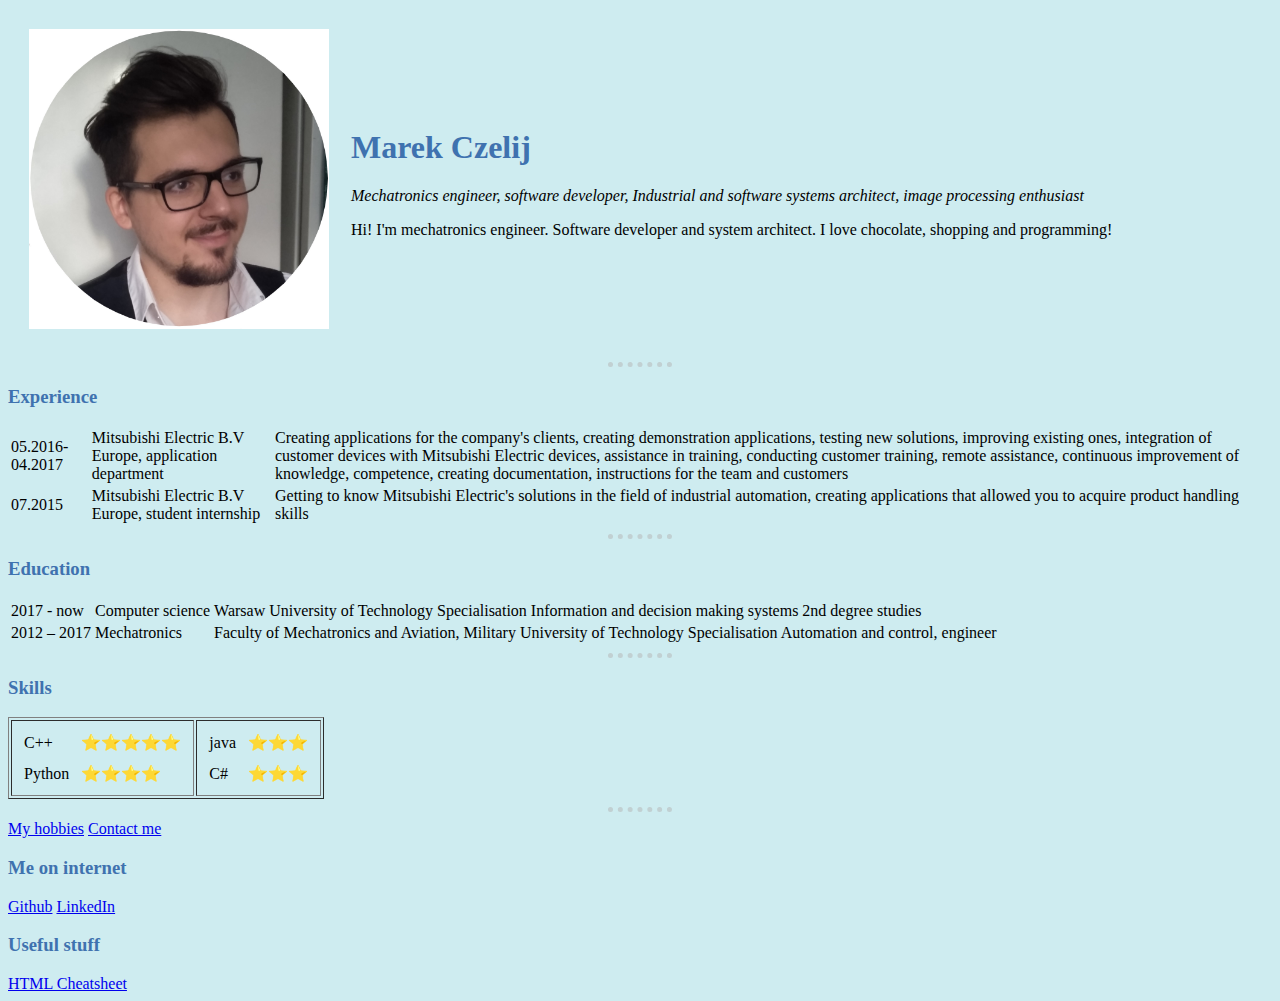
==== index.html @ 327b135b "first commit" ====
<!DOCTYPE html>
<html lang="en" dir="ltr">

<head>
  <meta charset="utf-8">
  <title>Marek's Personal Site</title>
  <!-- same level as current file -->
    <link rel="stylesheet" href="css/styles.css">
    <!-- "/" - root -->
  <!-- <link rel="stylesheet" href="/css/styles.css"> -->
</head>

<body>
  <table cellspacing="20">
    <tr>
      <td><img src="images/cvPicture1.jpg" alt="Marek profile picture" width="320" height="280"></td>
      <td>
        <h1>Marek Czelij</h1>
        <p>
          <em>Mechatronics engineer, software developer,
            Industrial and software systems architect, image processing enthusiast
          </em>
        </p>
        <p>Hi! I'm mechatronics engineer. Software developer and system architect.
          I love chocolate, shopping and programming!
        </p>
      </td>
    </tr>
  </table>
  <!-- <img src="https://media.licdn.com/dms/image/C5603AQGGPcKOAaJynQ/profile-displayphoto-shrink_200_200/0?e=1579132800&v=beta&t=XSnrtyLV5qdIMESFZX_l_O57vUOmCi_4oE7TrF-R4Eo" alt=""> -->
  <!-- <img src="images/cvPicture1.jpg" alt="Marek profile picture" width="320" height="280"> -->
  <!-- <h1>Marek Czelij</h1>
  <p>
    <em>Mechatronics engineer, software developer,
      Industrial and software systems architect, image processing enthusiast
    </em>
  </p>
  <p>Hi! I'm mechatronics engineer. Software developer and system architect.
    I love chocolate, shopping and programming!
  </p> -->
  <!-- <p>I graduated Military Universicty of Technology in Warsaw.
    I have worked in Mitsubishi Electric as automation programmer.
    I'm student of Computer Science on University of Technology in Warsaw,
    software developer and system architect now.
  </p>
  -->
  <hr>
  <h3>Experience</h3>
  <table>
    <thead>

    </thead>
    <tbody>
      <tr>
        <td>05.2016-04.2017</td>
        <td>Mitsubishi Electric B.V Europe, application department</td>
        <td>Creating applications for the company's clients,
          creating demonstration applications, testing new solutions, improving existing ones, integration of customer devices with Mitsubishi Electric devices, assistance in training, conducting customer training, remote assistance, continuous
          improvement of knowledge, competence, creating documentation, instructions for the team and customers
        </td>
      </tr>
      <tr>
        <td>07.2015</td>
        <td>Mitsubishi Electric B.V Europe, student internship</td>
        <td>Getting to know Mitsubishi Electric's solutions in the field of industrial automation, creating applications that allowed you to acquire product handling skills
        </td>
      </tr>
    </tbody>
    <tfoot>

    </tfoot>
  </table>
  <hr>

  <h3>Education</h3>
  <!-- <ul>
    <li>
      <p>2017 - now
        Computer science
        Faculty of Electronics and Information Technology
        Warsaw University of Technology
        Specialisation Information and decision making systems
        2nd degree studies
      </p>
    </li>
    <li>
      <p>
        2012 – 2017
        Mechatronics
        Faculty of Mechatronics and Aviation, Military University of Technology
        Specialisation Automation and control, engineer
      </p>
    </li>
  </ul> -->
  <table>
    <thead>
    </thead>
    <tbody>
      <tr>
        <td>2017 - now</td>
        <td>Computer science</td>
        <td>Warsaw University of Technology Specialisation Information and decision making systems
          2nd degree studies</td>
      </tr>
      <tr>
        <td>2012 – 2017</td>
        <td>Mechatronics</td>
        <td>Faculty of Mechatronics and Aviation, Military University of Technology
          Specialisation Automation and control, engineer</td>
      </tr>
    </tbody>
    <tfoot>
    </tfoot>
  </table>
  <hr>

  <h3>Skills</h3>
  <table border="1">
    <tr>
      <td>
        <table cellspacing="10">
          <thead>
          </thead>
          <tbody>
            <tr>
              <td>C++</td>
              <td>⭐⭐⭐⭐⭐</td>
            </tr>
            <tr>
              <td>Python</td>
              <td>⭐⭐⭐⭐</td>
            </tr>
          </tbody>
          <tfoot>
          </tfoot>
        </table>
      </td>
      <td>
        <table cellspacing="10">
          <thead>
          </thead>
          <tbody>
            <tr>
              <td>java</td>
              <td>⭐⭐⭐</td>
            </tr>
            <tr>
              <td>C#</td>
              <td>⭐⭐⭐</td>
            </tr>
          </tbody>
          <tfoot>
          </tfoot>
        </table>
      </td>
    </tr>
  </table>
  <hr>
  <a href="hobbies.html">My hobbies</a>
  <a href="contactme.html">Contact me</a>
  <h3>Me on internet</h3>
  <a href="https://github.com/czelijm">Github</a>
  <a href="https://pl.linkedin.com/in/marek-czelij-9a245b183">LinkedIn</a>
  <h3>Useful stuff</h3>
  <a download href="https://web.stanford.edu/group/csp/cs21/htmlcheatsheet.pdf">HTML Cheatsheet</a>
</body>

</html>
---- css/styles.css ----
body {
  background-color: #CEECF0;
}
hr {
  /* background-color:  rgba(255, 99, 71, 0); */
  /* up left and right down */
  border-style: dotted none none;
  /* border-top: dotted;
  border-bottom: none;
  border-left: none;
  border-right: none; */
  border-width: 5px;
  /* height: 0px; */
  /* 30% of webpage width */
  color: rgba(180, 180, 180, 0.5);
  width: 5%;
}

img {
  height: 300px;
  width: 300px;
}

h1 {
  color: #3f72af
}

h2 {
  color: #3f72af
}

h3 {
  color: #3f72af
}
---- css/styles.css ----
body {
  background-color: #CEECF0;
}
hr {
  /* background-color:  rgba(255, 99, 71, 0); */
  /* up left and right down */
  border-style: dotted none none;
  /* border-top: dotted;
  border-bottom: none;
  border-left: none;
  border-right: none; */
  border-width: 5px;
  /* height: 0px; */
  /* 30% of webpage width */
  color: rgba(180, 180, 180, 0.5);
  width: 5%;
}

img {
  height: 300px;
  width: 300px;
}

h1 {
  color: #3f72af
}

h2 {
  color: #3f72af
}

h3 {
  color: #3f72af
}
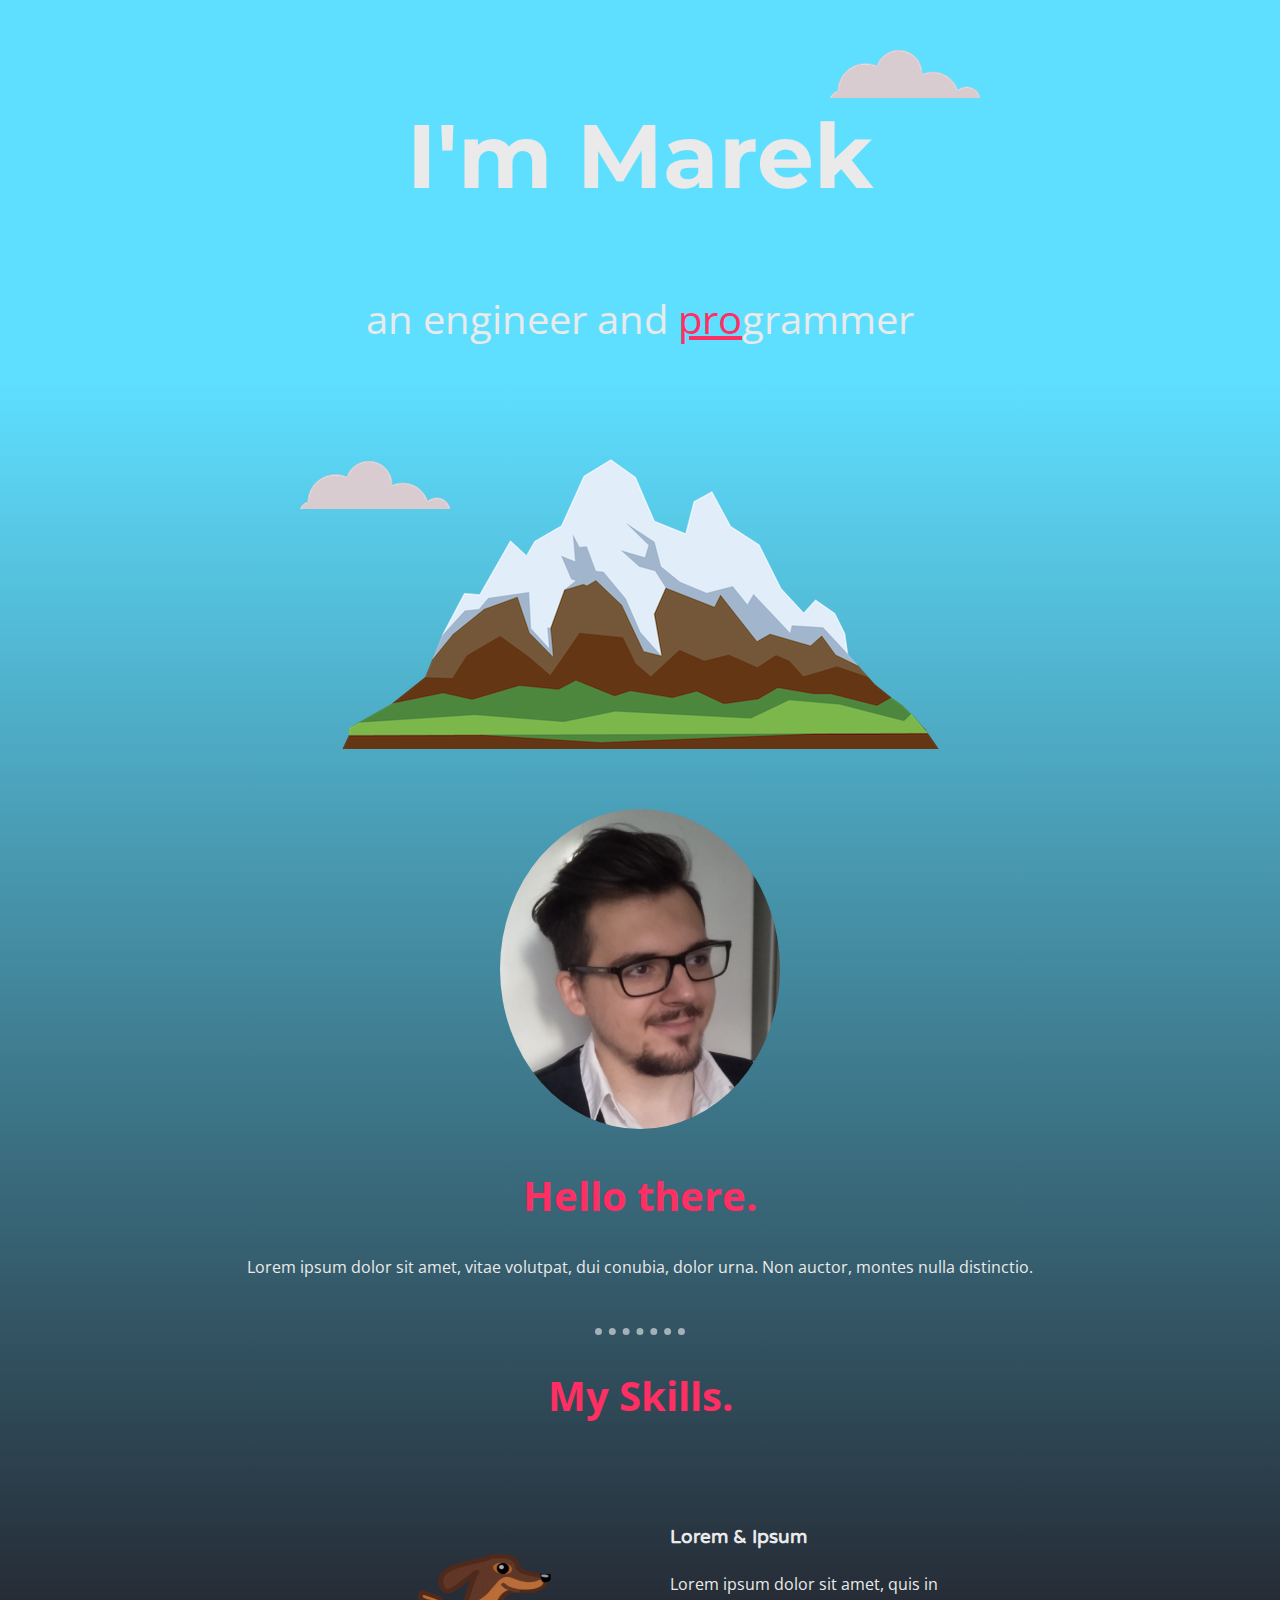
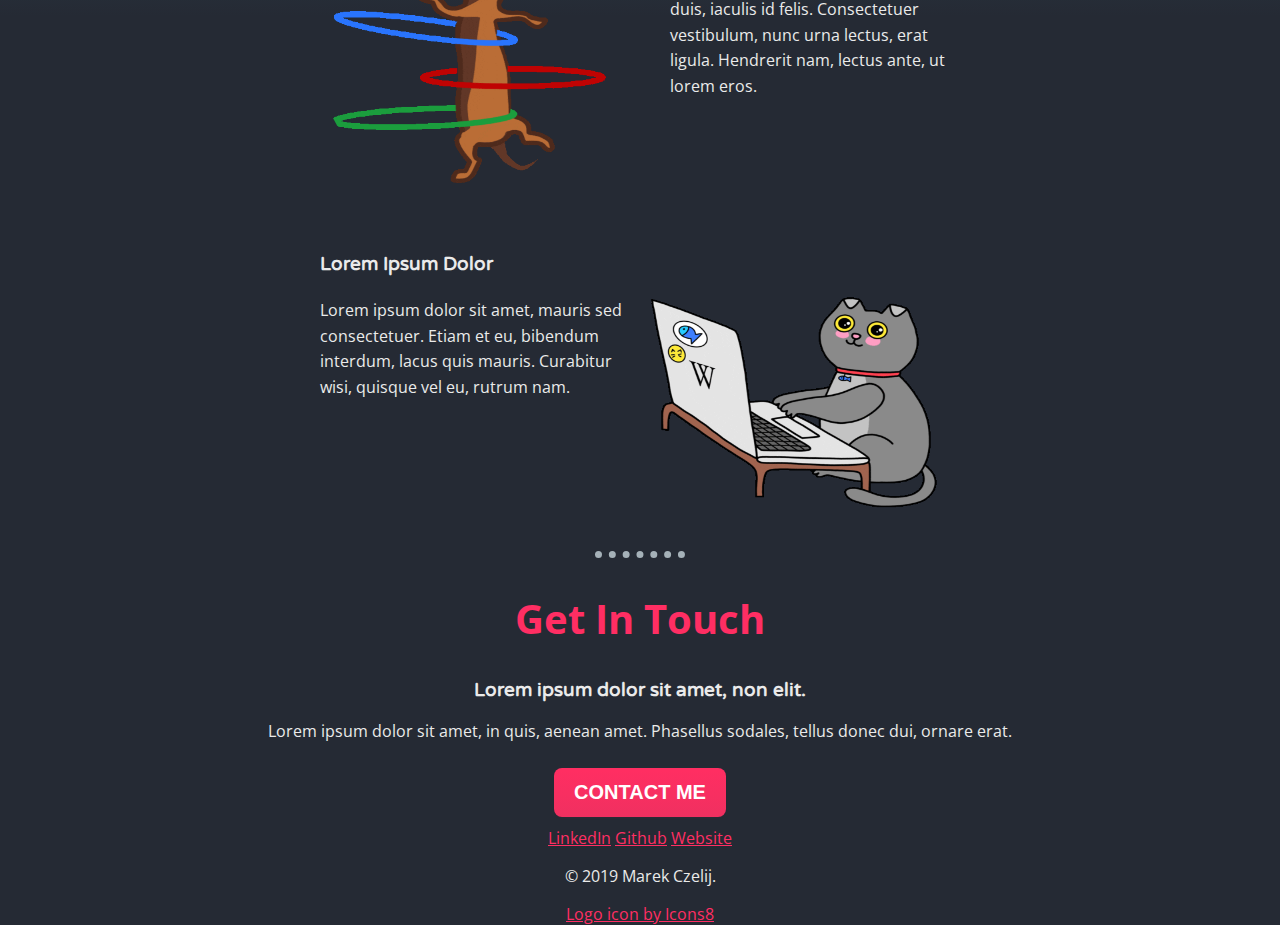
==== commit 4233f778: "test commit" ====
--- a/index.html
+++ b/index.html
@@ -1,168 +1,61 @@
 <!DOCTYPE html>
 <html lang="en" dir="ltr">
+  <head>
+    <meta charset="utf-8">
+    <title>Marek Czelij</title>
+    <link rel="stylesheet" href="css/styles.css">
+    <link rel="icon" href="https://img.icons8.com/ios-glyphs/30/000000/logo.png">
+    <!-- <img src="https://img.icons8.com/ios-glyphs/30/000000/logo.png"> -->
+    <!-- <img src="https://img.icons8.com/ios/50/000000/processor.png"> -->
+    <link href="https://fonts.googleapis.com/css?family=Merriweather+Sans|Montserrat|Open+Sans|Roboto|Varela+Round&display=swap" rel="stylesheet">
+  </head>
+  <body>
+    <div class="top-container">
+      <img class="top-cloud" src="images/cloud.png" alt="">
+      <h1>I'm Marek</h1>
+      <h2 class="title-h2">an engineer and <span class="pro">pro</span>grammer</h2>
+      <img class="bottom-cloud" src="images/cloud.png" alt="">
+      <img class="image1" src="images/mountain.png" alt="">
+    </div>
+    <div class="middle-container">
+      <div class="profile">
+        <img class="cv-picture" src="images/cvPicture.jpg" alt="myPicture">
+        <h2>Hello there.</h2>
+        <p>Lorem ipsum dolor sit amet, vitae volutpat, dui conubia, dolor urna. Non auctor, montes nulla distinctio.</p>
+      </div>
+      <hr class="top-hr">
+      <div class="skills">
+        <h2>My Skills.</h2>
+        <div class="skill-row">
+          <img class="img-skill-1" src="images/skilldog.gif" alt="">
+          <h3>Lorem & Ipsum</h3>
+          <p class="code-skill-description">Lorem ipsum dolor sit amet, quis in duis, iaculis id felis. Consectetuer vestibulum, nunc urna lectus, erat ligula. Hendrerit nam, lectus ante, ut lorem eros.</p>
+        </div>
+        <div class="skill-row">
+          <img class="img-skill-2" src="images/notebookcat.gif" alt="">
+          <h3>Lorem Ipsum Dolor</h3>
+          <p>Lorem ipsum dolor sit amet, mauris sed consectetuer. Etiam et eu, bibendum interdum, lacus quis mauris. Curabitur wisi, quisque vel eu, rutrum nam.</p>
+        </div>
+      </div>
+      <hr>
+      <div class="contact-me">
+        <h2>Get In Touch</h2>
+        <h3>Lorem ipsum dolor sit amet, non elit.</h3>
+        <p>Lorem ipsum dolor sit amet, in quis, aenean amet. Phasellus sodales, tellus donec dui, ornare erat.</p>
+        <!-- <a class="btn" href="mailto:czelijm@outlook.com">CONTACT ME</a> -->
+        <a href="mailto:czelijm@outlook.com" class="contactMeButton">CONTACT ME</a>
+      </div>
+    </div>
 
-<head>
-  <meta charset="utf-8">
-  <title>Marek's Personal Site</title>
-  <!-- same level as current file -->
-    <link rel="stylesheet" href="css/styles.css">
-    <!-- "/" - root -->
-  <!-- <link rel="stylesheet" href="/css/styles.css"> -->
-</head>
 
-<body>
-  <table cellspacing="20">
-    <tr>
-      <td><img src="images/cvPicture1.jpg" alt="Marek profile picture" width="320" height="280"></td>
-      <td>
-        <h1>Marek Czelij</h1>
-        <p>
-          <em>Mechatronics engineer, software developer,
-            Industrial and software systems architect, image processing enthusiast
-          </em>
-        </p>
-        <p>Hi! I'm mechatronics engineer. Software developer and system architect.
-          I love chocolate, shopping and programming!
-        </p>
-      </td>
-    </tr>
-  </table>
-  <!-- <img src="https://media.licdn.com/dms/image/C5603AQGGPcKOAaJynQ/profile-displayphoto-shrink_200_200/0?e=1579132800&v=beta&t=XSnrtyLV5qdIMESFZX_l_O57vUOmCi_4oE7TrF-R4Eo" alt=""> -->
-  <!-- <img src="images/cvPicture1.jpg" alt="Marek profile picture" width="320" height="280"> -->
-  <!-- <h1>Marek Czelij</h1>
-  <p>
-    <em>Mechatronics engineer, software developer,
-      Industrial and software systems architect, image processing enthusiast
-    </em>
-  </p>
-  <p>Hi! I'm mechatronics engineer. Software developer and system architect.
-    I love chocolate, shopping and programming!
-  </p> -->
-  <!-- <p>I graduated Military Universicty of Technology in Warsaw.
-    I have worked in Mitsubishi Electric as automation programmer.
-    I'm student of Computer Science on University of Technology in Warsaw,
-    software developer and system architect now.
-  </p>
-  -->
-  <hr>
-  <h3>Experience</h3>
-  <table>
-    <thead>
-
-    </thead>
-    <tbody>
-      <tr>
-        <td>05.2016-04.2017</td>
-        <td>Mitsubishi Electric B.V Europe, application department</td>
-        <td>Creating applications for the company's clients,
-          creating demonstration applications, testing new solutions, improving existing ones, integration of customer devices with Mitsubishi Electric devices, assistance in training, conducting customer training, remote assistance, continuous
-          improvement of knowledge, competence, creating documentation, instructions for the team and customers
-        </td>
-      </tr>
-      <tr>
-        <td>07.2015</td>
-        <td>Mitsubishi Electric B.V Europe, student internship</td>
-        <td>Getting to know Mitsubishi Electric's solutions in the field of industrial automation, creating applications that allowed you to acquire product handling skills
-        </td>
-      </tr>
-    </tbody>
-    <tfoot>
-
-    </tfoot>
-  </table>
-  <hr>
-
-  <h3>Education</h3>
-  <!-- <ul>
-    <li>
-      <p>2017 - now
-        Computer science
-        Faculty of Electronics and Information Technology
-        Warsaw University of Technology
-        Specialisation Information and decision making systems
-        2nd degree studies
-      </p>
-    </li>
-    <li>
-      <p>
-        2012 – 2017
-        Mechatronics
-        Faculty of Mechatronics and Aviation, Military University of Technology
-        Specialisation Automation and control, engineer
-      </p>
-    </li>
-  </ul> -->
-  <table>
-    <thead>
-    </thead>
-    <tbody>
-      <tr>
-        <td>2017 - now</td>
-        <td>Computer science</td>
-        <td>Warsaw University of Technology Specialisation Information and decision making systems
-          2nd degree studies</td>
-      </tr>
-      <tr>
-        <td>2012 – 2017</td>
-        <td>Mechatronics</td>
-        <td>Faculty of Mechatronics and Aviation, Military University of Technology
-          Specialisation Automation and control, engineer</td>
-      </tr>
-    </tbody>
-    <tfoot>
-    </tfoot>
-  </table>
-  <hr>
-
-  <h3>Skills</h3>
-  <table border="1">
-    <tr>
-      <td>
-        <table cellspacing="10">
-          <thead>
-          </thead>
-          <tbody>
-            <tr>
-              <td>C++</td>
-              <td>⭐⭐⭐⭐⭐</td>
-            </tr>
-            <tr>
-              <td>Python</td>
-              <td>⭐⭐⭐⭐</td>
-            </tr>
-          </tbody>
-          <tfoot>
-          </tfoot>
-        </table>
-      </td>
-      <td>
-        <table cellspacing="10">
-          <thead>
-          </thead>
-          <tbody>
-            <tr>
-              <td>java</td>
-              <td>⭐⭐⭐</td>
-            </tr>
-            <tr>
-              <td>C#</td>
-              <td>⭐⭐⭐</td>
-            </tr>
-          </tbody>
-          <tfoot>
-          </tfoot>
-        </table>
-      </td>
-    </tr>
-  </table>
-  <hr>
-  <a href="hobbies.html">My hobbies</a>
-  <a href="contactme.html">Contact me</a>
-  <h3>Me on internet</h3>
-  <a href="https://github.com/czelijm">Github</a>
-  <a href="https://pl.linkedin.com/in/marek-czelij-9a245b183">LinkedIn</a>
-  <h3>Useful stuff</h3>
-  <a download href="https://web.stanford.edu/group/csp/cs21/htmlcheatsheet.pdf">HTML Cheatsheet</a>
-</body>
-
+    <div class="bottom-container">
+      <a class="footer-link" href="https://pl.linkedin.com/in/marek-czelij-9a245b183">LinkedIn</a>
+      <a class="footer-link" href="https://github.com/czelijm">Github</a>
+      <a class="footer-link" href="">Website</a>
+      <!-- <a class="footer-link" href="">Website</a> -->
+      <p>© 2019 Marek Czelij.</p>
+    </div>
+    <a href="https://icons8.com/icon/61056/logo">Logo icon by Icons8</a>
+    <!-- <a href="https://icons8.com/icon/1938/processor">Processor icon by Icons8</a> -->
+  </body>
 </html>
--- a/css/styles.css
+++ b/css/styles.css
@@ -1,34 +1,167 @@
 body {
-  background-color: #CEECF0;
-}
-hr {
-  /* background-color:  rgba(255, 99, 71, 0); */
-  /* up left and right down */
-  border-style: dotted none none;
-  /* border-top: dotted;
-  border-bottom: none;
-  border-left: none;
-  border-right: none; */
-  border-width: 5px;
-  /* height: 0px; */
-  /* 30% of webpage width */
-  color: rgba(180, 180, 180, 0.5);
-  width: 5%;
+  /* background-color: #252a34; */
+  background: rgb(52,77,128);
+  background: linear-gradient(180deg, rgba(94,223,255,1) 0%, rgba(94,223,255,1) 15%, rgba(37,42,52,1) 64%);
+  margin: 0;
+  /* for 0 unit are not needed */
+  text-align: center;
+  /* font-family: 'Merriweather', serif; */
+  /* font-family: 'Roboto', sans-serif; */
+  font-family: 'Open Sans', sans-serif;
+  /* font-family: 'Montserrat', sans-serif; */
+
+  /* usse web safe fonts */
 }
 
-img {
-  height: 300px;
-  width: 300px;
+
+div {
+  /* background-color: #252a34; */
+  color: #eaeaea;
+  margin-top: 0;
+  /* width:200px;
+  height:200px; */
+
 }
 
 h1 {
-  color: #3f72af
+  margin: 16px auto 0 auto;
+  font-size: 562.5%;
+  font-family: 'Montserrat', sans-serif;
 }
 
-h2 {
-  color: #3f72af
+h2{
+  font-size: 2.5rem;
+  color:#ff2e63;
 }
 
-h3 {
-  color: #3f72af
+h3{
+    font-family: 'Varela Round', sans-serif;
 }
+
+a{
+  color:#ff2e63;
+}
+
+hr{
+   border-top: 7px dotted;
+   border-right: 0;
+   border-bottom: 0;
+   border-left: 0;
+   color:#A5B1B8;
+   width: 7%;
+   /* margin: 20px, auto, 10px, auto; */
+}
+
+.top-hr{
+     margin-top: 50px;
+}
+
+.title-h2{
+  color:#eaeaea;
+  font-weight: normal;
+}
+
+.top-container{
+  /* background-color: #91A5CC; */
+  position: relative;
+  /* margin: 50px auto auto auto; */
+  padding: 50px;
+  line-height: 2;
+}
+
+/* .middle-container{
+  width:200px;
+  height:200px;
+  background-color: blue;
+}
+
+.bottom-container{
+  width:200px;
+  height:200px;
+  background-color: red;
+} */
+
+.pro{
+  text-decoration: underline;
+  color:#ff2e63;
+}
+
+.image1{
+  /* height: 400px;
+  width: 400px; */
+}
+
+.top-cloud{
+  position: absolute;
+  right: 300px;
+  top:50px;
+
+}
+
+.bottom-cloud{
+  position: absolute;
+  left:300px;
+  bottom:300px;
+}
+
+
+.cv-picture{
+  width: 280px;
+  height: 320px;
+  border-radius: 100%;
+}
+
+
+.skill-row{
+  width: 50%;
+  margin: 100px auto 150px auto;
+  text-align: left;
+  line-height: 1.6;
+}
+
+.img-skill-1{
+  width: 320px;
+  height: 280px;
+  border-radius:100%;
+  float: left;
+  margin: auto, 30px,30px, 30px;
+  margin-right: 30px
+}
+
+
+.img-skill-2{
+  width: 320px;
+  height: 280px;
+  float: right;
+  /* margin: auto, 30px,30px, 30px; */
+  /* margin-right: 30px */
+}
+
+.code-skill-description{
+  /* clear: left; */
+  /* clear anti-float */
+}
+
+.contactMeButton{
+  box-shadow: 0px 2px 6px -7px #ff2e62;
+  	background:linear-gradient(to bottom, #ff2e62 5%, #f03060 100%);
+  	background-color:#ff2e62;
+  	border-radius:8px;
+  	display:inline-block;
+  	cursor:pointer;
+  	color:#ffffff;
+  	font-family:Arial;
+  	font-size:20px;
+  	font-weight:bold;
+  	padding:13px 20px;
+  	text-decoration:none;
+    margin: 10px;
+  }
+  .contactMeButton:hover {
+  	background:linear-gradient(to bottom, #f03060 5%, #ff2e62 100%);
+  	background-color:#f03060;
+  }
+  .contactMeButton:active {
+  	position:relative;
+  	top:1px;
+  }
